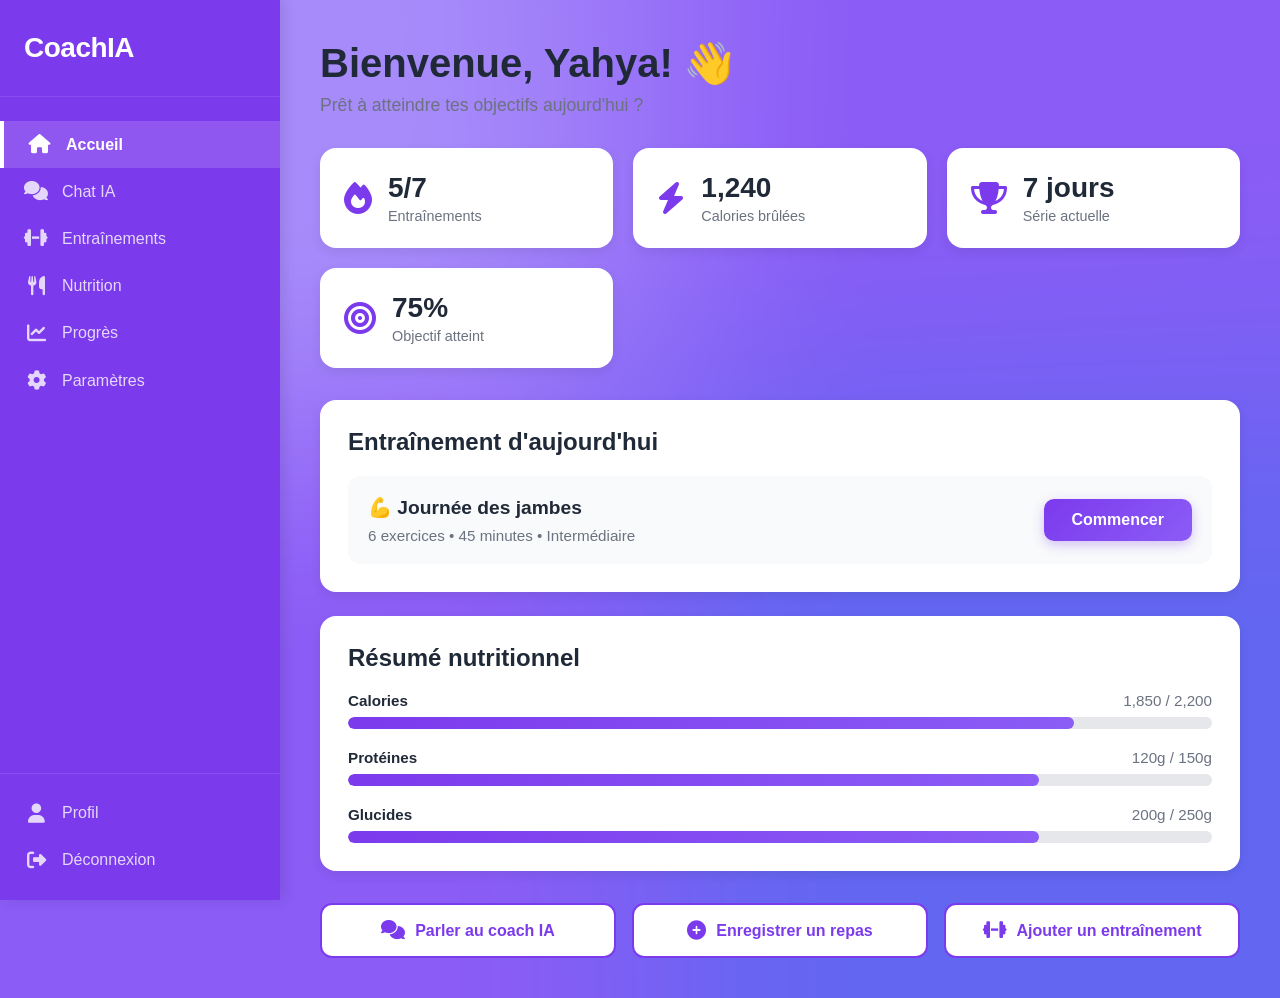
==== accueil.html @ 23e0df17 "ajout de page d'accueil" ====
<!DOCTYPE html>
<html lang="fr">
<head>
  <meta charset="UTF-8">
  <meta name="viewport" content="width=device-width, initial-scale=1.0">
  <title>Accueil - CoachIA</title>
  <link rel="stylesheet" href="css/accueil.css">
  <link rel="stylesheet" href="https://cdnjs.cloudflare.com/ajax/libs/font-awesome/6.5.0/css/all.min.css">
</head>
<body>
  
  <!-- Sidebar -->
  <aside class="sidebar">
    <div class="sidebar-header">
      <h1 class="logo">CoachIA</h1>
    </div>
    
    <nav class="sidebar-nav">
      <a href="accueil.html" class="nav-item active">
        <i class="fas fa-home icon"></i>
        <span>Accueil</span>
      </a>
      <a href="chat.html" class="nav-item">
        <i class="fas fa-comments icon"></i>
        <span>Chat IA</span>
      </a>
      <a href="workouts.html" class="nav-item">
        <i class="fas fa-dumbbell icon"></i>
        <span>Entraînements</span>
      </a>
      <a href="nutrition.html" class="nav-item">
        <i class="fas fa-utensils icon"></i>
        <span>Nutrition</span>
      </a>
      <a href="progress.html" class="nav-item">
        <i class="fas fa-chart-line icon"></i>
        <span>Progrès</span>
      </a>
      <a href="settings.html" class="nav-item">
        <i class="fas fa-cog icon"></i>
        <span>Paramètres</span>
      </a>
    </nav>
    
    <div class="sidebar-footer">
      <a href="profile.html" class="nav-item">
        <i class="fas fa-user icon"></i>
        <span>Profil</span>
      </a>
      <a href="index.html" class="nav-item">
        <i class="fas fa-sign-out-alt icon"></i>
        <span>Déconnexion</span>
      </a>
    </div>
  </aside>
  
  <!-- Main content area -->
  <main class="main-content">
    <div class="welcome-section">
      <h1>Bienvenue, Yahya! 👋</h1>
      <p class="subtitle">Prêt à atteindre tes objectifs aujourd'hui ?</p>
    </div>

    <!-- Quick Stats -->
    <div class="stats-grid">
      <div class="stat-card">
        <i class="fas fa-fire stat-icon"></i>
        <div class="stat-info">
          <h3>5/7</h3>
          <p>Entraînements</p>
        </div>
      </div>
      <div class="stat-card">
        <i class="fas fa-bolt stat-icon"></i>
        <div class="stat-info">
          <h3>1,240</h3>
          <p>Calories brûlées</p>
        </div>
      </div>
      <div class="stat-card">
        <i class="fas fa-trophy stat-icon"></i>
        <div class="stat-info">
          <h3>7 jours</h3>
          <p>Série actuelle</p>
        </div>
      </div>
      <div class="stat-card">
        <i class="fas fa-bullseye stat-icon"></i>
        <div class="stat-info">
          <h3>75%</h3>
          <p>Objectif atteint</p>
        </div>
      </div>
    </div>

    <!-- Today's Workout -->
    <div class="section-card">
      <h2>Entraînement d'aujourd'hui</h2>
      <div class="workout-preview">
        <div class="workout-info">
          <h3>💪 Journée des jambes</h3>
          <p>6 exercices • 45 minutes • Intermédiaire</p>
        </div>
        <button class="btn-primary">Commencer</button>
      </div>
    </div>

    <!-- Nutrition Summary -->
    <div class="section-card">
      <h2>Résumé nutritionnel</h2>
      <div class="nutrition-bars">
        <div class="nutrition-item">
          <div class="nutrition-label">
            <span>Calories</span>
            <span class="nutrition-value">1,850 / 2,200</span>
          </div>
          <div class="progress-bar">
            <div class="progress-fill" style="width: 84%"></div>
          </div>
        </div>
        <div class="nutrition-item">
          <div class="nutrition-label">
            <span>Protéines</span>
            <span class="nutrition-value">120g / 150g</span>
          </div>
          <div class="progress-bar">
            <div class="progress-fill" style="width: 80%"></div>
          </div>
        </div>
        <div class="nutrition-item">
          <div class="nutrition-label">
            <span>Glucides</span>
            <span class="nutrition-value">200g / 250g</span>
          </div>
          <div class="progress-bar">
            <div class="progress-fill" style="width: 80%"></div>
          </div>
        </div>
      </div>
    </div>

    <!-- Quick Actions -->
    <div class="quick-actions">
      <button class="action-btn">
        <i class="fas fa-comments"></i>
        <span>Parler au coach IA</span>
      </button>
      <button class="action-btn">
        <i class="fas fa-plus-circle"></i>
        <span>Enregistrer un repas</span>
      </button>
      <button class="action-btn">
        <i class="fas fa-dumbbell"></i>
        <span>Ajouter un entraînement</span>
      </button>
    </div>
  </main>

</body>
</html>
---- css/accueil.css ----
/* Accueil Page Styles */

* {
  margin: 0;
  padding: 0;
  box-sizing: border-box;
}

body {
  font-family: 'Inter', 'Segoe UI', sans-serif;
  background-image: url('../assets/images/mesh-gradient.png');
  background-size: cover;
  background-position: center;
  background-repeat: no-repeat;
  background-attachment: fixed;
  display: flex;
  min-height: 100vh;
}

/* Sidebar */
.sidebar {
  width: 280px;
  background: #7C3AED;
  display: flex;
  flex-direction: column;
  box-shadow: 4px 0 12px rgba(0, 0, 0, 0.1);
  position: fixed;
  height: 100vh;
  left: 0;
  top: 0;
}

.sidebar-header {
  padding: 32px 24px;
  border-bottom: 1px solid rgba(255, 255, 255, 0.1);
}

.logo {
  color: #ffffff;
  font-size: 1.75rem;
  font-weight: 800;
  margin: 0;
  letter-spacing: -0.5px;
}

.sidebar-nav {
  flex: 1;
  padding: 24px 0;
  overflow-y: auto;
}

.nav-item {
  display: flex;
  align-items: center;
  gap: 14px;
  padding: 14px 24px;
  color: rgba(255, 255, 255, 0.8);
  text-decoration: none;
  transition: all 200ms ease;
  font-weight: 500;
  font-size: 1rem;
}

.nav-item:hover {
  background: rgba(255, 255, 255, 0.1);
  color: #ffffff;
}

.nav-item.active {
  background: rgba(255, 255, 255, 0.15);
  color: #ffffff;
  font-weight: 600;
  border-left: 4px solid #ffffff;
}

.nav-item .icon {
  font-size: 1.2rem;
  width: 24px;
  text-align: center;
}

.sidebar-footer {
  padding: 16px 0;
  border-top: 1px solid rgba(255, 255, 255, 0.1);
}

/* Main Content */
.main-content {
  margin-left: 280px;
  flex: 1;
  padding: 40px;
  overflow-y: auto;
}

.welcome-section {
  margin-bottom: 32px;
}

.welcome-section h1 {
  font-size: 2.5rem;
  color: #1f2937;
  margin-bottom: 8px;
  font-weight: 800;
}

.subtitle {
  font-size: 1.1rem;
  color: #6b7280;
}

/* Stats Grid */
.stats-grid {
  display: grid;
  grid-template-columns: repeat(auto-fit, minmax(240px, 1fr));
  gap: 20px;
  margin-bottom: 32px;
}

.stat-card {
  background: #ffffff;
  padding: 24px;
  border-radius: 16px;
  display: flex;
  align-items: center;
  gap: 16px;
  box-shadow: 0 4px 12px rgba(0, 0, 0, 0.08);
  transition: transform 200ms ease, box-shadow 200ms ease;
}

.stat-card:hover {
  transform: translateY(-4px);
  box-shadow: 0 8px 20px rgba(124, 58, 237, 0.15);
}

.stat-icon {
  font-size: 2rem;
  color: #7C3AED;
}

.stat-info h3 {
  font-size: 1.75rem;
  color: #1f2937;
  margin-bottom: 4px;
  font-weight: 700;
}

.stat-info p {
  font-size: 0.9rem;
  color: #6b7280;
}

/* Section Card */
.section-card {
  background: #ffffff;
  padding: 28px;
  border-radius: 16px;
  margin-bottom: 24px;
  box-shadow: 0 4px 12px rgba(0, 0, 0, 0.08);
}

.section-card h2 {
  font-size: 1.5rem;
  color: #1f2937;
  margin-bottom: 20px;
  font-weight: 700;
}

/* Workout Preview */
.workout-preview {
  display: flex;
  justify-content: space-between;
  align-items: center;
  padding: 20px;
  background: #f9fafb;
  border-radius: 12px;
}

.workout-info h3 {
  font-size: 1.2rem;
  color: #1f2937;
  margin-bottom: 8px;
}

.workout-info p {
  color: #6b7280;
  font-size: 0.95rem;
}

.btn-primary {
  padding: 12px 28px;
  background: linear-gradient(135deg, #7C3AED 0%, #8b5cf6 100%);
  color: #ffffff;
  border: none;
  border-radius: 10px;
  font-weight: 700;
  font-size: 1rem;
  cursor: pointer;
  transition: all 200ms ease;
  box-shadow: 0 4px 12px rgba(124, 58, 237, 0.3);
}

.btn-primary:hover {
  transform: translateY(-2px);
  box-shadow: 0 6px 16px rgba(124, 58, 237, 0.4);
}

/* Nutrition Bars */
.nutrition-bars {
  display: flex;
  flex-direction: column;
  gap: 20px;
}

.nutrition-item {
  display: flex;
  flex-direction: column;
  gap: 8px;
}

.nutrition-label {
  display: flex;
  justify-content: space-between;
  font-size: 0.95rem;
  color: #1f2937;
  font-weight: 600;
}

.nutrition-value {
  color: #6b7280;
  font-weight: 500;
}

.progress-bar {
  height: 12px;
  background: #e5e7eb;
  border-radius: 8px;
  overflow: hidden;
}

.progress-fill {
  height: 100%;
  background: linear-gradient(90deg, #7C3AED, #8b5cf6);
  border-radius: 8px;
  transition: width 300ms ease;
}

/* Quick Actions */
.quick-actions {
  display: grid;
  grid-template-columns: repeat(auto-fit, minmax(200px, 1fr));
  gap: 16px;
  margin-top: 32px;
}

.action-btn {
  display: flex;
  align-items: center;
  justify-content: center;
  gap: 10px;
  padding: 16px 20px;
  background: #ffffff;
  color: #7C3AED;
  border: 2px solid #7C3AED;
  border-radius: 12px;
  font-weight: 600;
  font-size: 1rem;
  cursor: pointer;
  transition: all 200ms ease;
}

.action-btn:hover {
  background: #7C3AED;
  color: #ffffff;
  transform: translateY(-2px);
  box-shadow: 0 6px 16px rgba(124, 58, 237, 0.3);
}

.action-btn i {
  font-size: 1.2rem;
}

/* Responsive */
@media (max-width: 768px) {
  .sidebar {
    width: 80px;
  }
  
  .sidebar-header,
  .sidebar-footer {
    padding: 24px 12px;
  }
  
  .logo {
    font-size: 1.2rem;
    text-align: center;
  }
  
  .nav-item span {
    display: none;
  }
  
  .nav-item {
    justify-content: center;
    padding: 14px 12px;
  }
  
  .nav-item.active {
    border-left: none;
    border-bottom: 3px solid #ffffff;
  }
  
  .main-content {
    margin-left: 80px;
    padding: 24px;
  }
  
  .welcome-section h1 {
    font-size: 2rem;
  }
  
  .stats-grid {
    grid-template-columns: repeat(auto-fit, minmax(140px, 1fr));
  }
}
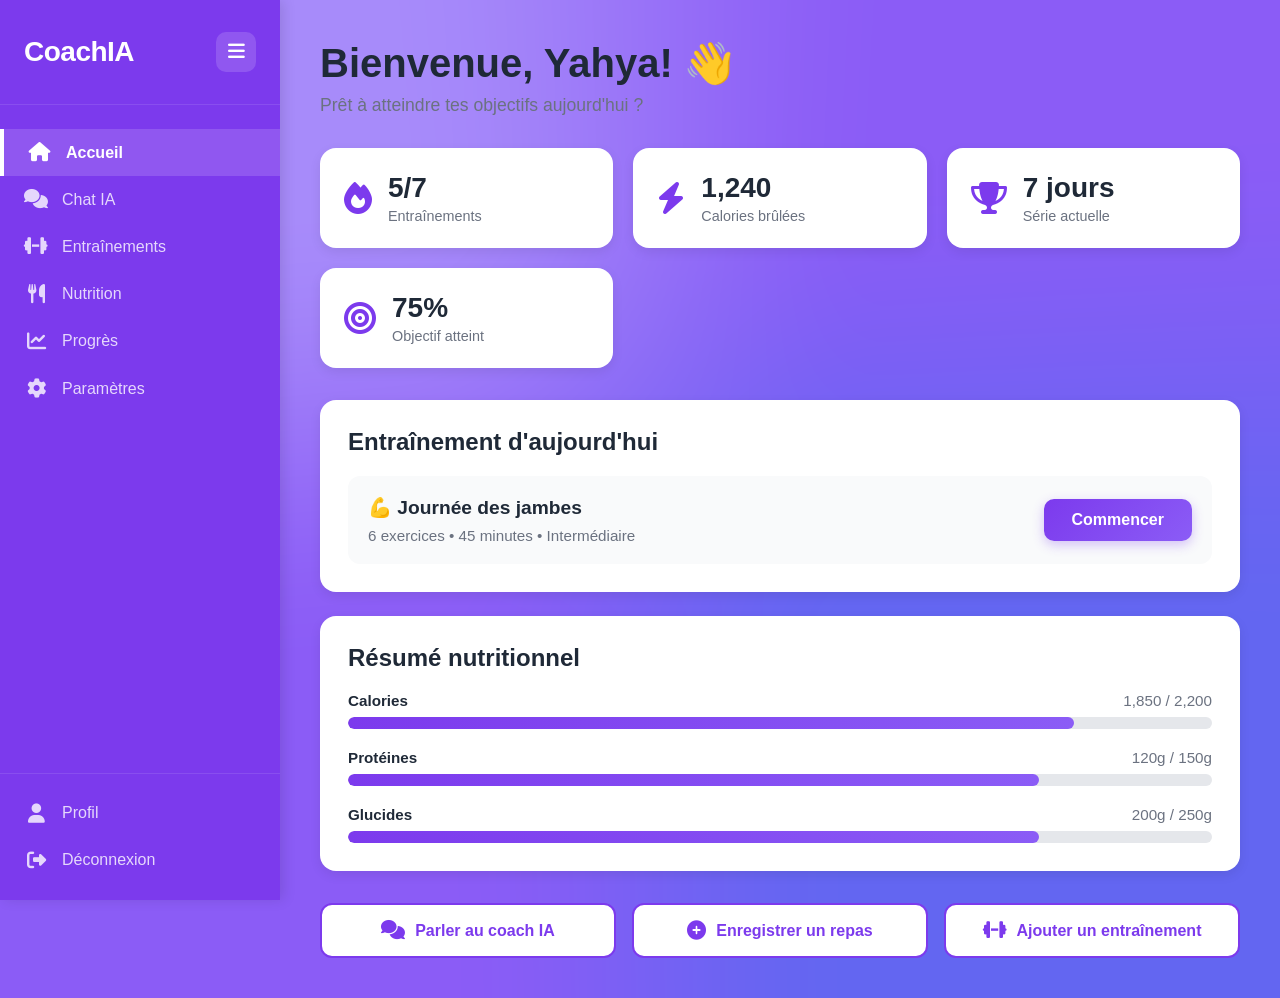
==== commit 7a5a2d6b: "update de page d'accueil" ====
--- a/accueil.html
+++ b/accueil.html
@@ -10,9 +10,12 @@
 <body>
   
   <!-- Sidebar -->
-  <aside class="sidebar">
+  <aside class="sidebar" id="sidebar">
     <div class="sidebar-header">
       <h1 class="logo">CoachIA</h1>
+      <button class="toggle-sidebar-btn" id="toggleSidebar">
+        <i class="fas fa-bars"></i>
+      </button>
     </div>
     
     <nav class="sidebar-nav">
@@ -56,6 +59,11 @@
   
   <!-- Main content area -->
   <main class="main-content">
+    <!-- Toggle Button (appears when sidebar is closed) -->
+    <button class="toggle-sidebar-btn-fixed" id="toggleSidebarFixed">
+      <i class="fas fa-bars"></i>
+    </button>
+    
     <div class="welcome-section">
       <h1>Bienvenue, Yahya! 👋</h1>
       <p class="subtitle">Prêt à atteindre tes objectifs aujourd'hui ?</p>
@@ -156,5 +164,6 @@
     </div>
   </main>
 
+  <script src="js/accueil.js"></script>
 </body>
 </html>
--- a/css/accueil.css
+++ b/css/accueil.css
@@ -28,11 +28,20 @@
   height: 100vh;
   left: 0;
   top: 0;
+  transition: transform 300ms ease;
+  z-index: 1000;
+}
+
+.sidebar.collapsed {
+  transform: translateX(-280px);
 }
 
 .sidebar-header {
   padding: 32px 24px;
   border-bottom: 1px solid rgba(255, 255, 255, 0.1);
+  display: flex;
+  align-items: center;
+  justify-content: space-between;
 }
 
 .logo {
@@ -41,6 +50,63 @@
   font-weight: 800;
   margin: 0;
   letter-spacing: -0.5px;
+}
+
+/* Toggle Button */
+.toggle-sidebar-btn {
+  width: 40px;
+  height: 40px;
+  background: rgba(255, 255, 255, 0.15);
+  border: none;
+  border-radius: 10px;
+  display: flex;
+  align-items: center;
+  justify-content: center;
+  cursor: pointer;
+  transition: all 200ms ease;
+}
+
+.toggle-sidebar-btn:hover {
+  background: rgba(255, 255, 255, 0.25);
+  transform: scale(1.05);
+}
+
+.toggle-sidebar-btn i {
+  font-size: 1.2rem;
+  color: #ffffff;
+}
+
+/* Fixed Toggle Button (appears when sidebar is closed) */
+.toggle-sidebar-btn-fixed {
+  position: fixed;
+  top: 20px;
+  left: 20px;
+  width: 44px;
+  height: 44px;
+  background: #7C3AED;
+  border: none;
+  border-radius: 12px;
+  display: none;
+  align-items: center;
+  justify-content: center;
+  cursor: pointer;
+  z-index: 999;
+  transition: all 200ms ease;
+  box-shadow: 0 4px 12px rgba(124, 58, 237, 0.3);
+}
+
+.toggle-sidebar-btn-fixed:hover {
+  transform: scale(1.05);
+  box-shadow: 0 6px 16px rgba(124, 58, 237, 0.4);
+}
+
+.toggle-sidebar-btn-fixed i {
+  font-size: 1.2rem;
+  color: #ffffff;
+}
+
+.sidebar.collapsed ~ .main-content .toggle-sidebar-btn-fixed {
+  display: flex;
 }
 
 .sidebar-nav {
@@ -90,10 +156,20 @@
   flex: 1;
   padding: 40px;
   overflow-y: auto;
+  transition: margin-left 300ms ease;
+}
+
+.main-content.expanded {
+  margin-left: 0;
 }
 
 .welcome-section {
   margin-bottom: 32px;
+  transition: padding-left 300ms ease;
+}
+
+.main-content.expanded .welcome-section {
+  padding-left: 60px;
 }
 
 .welcome-section h1 {
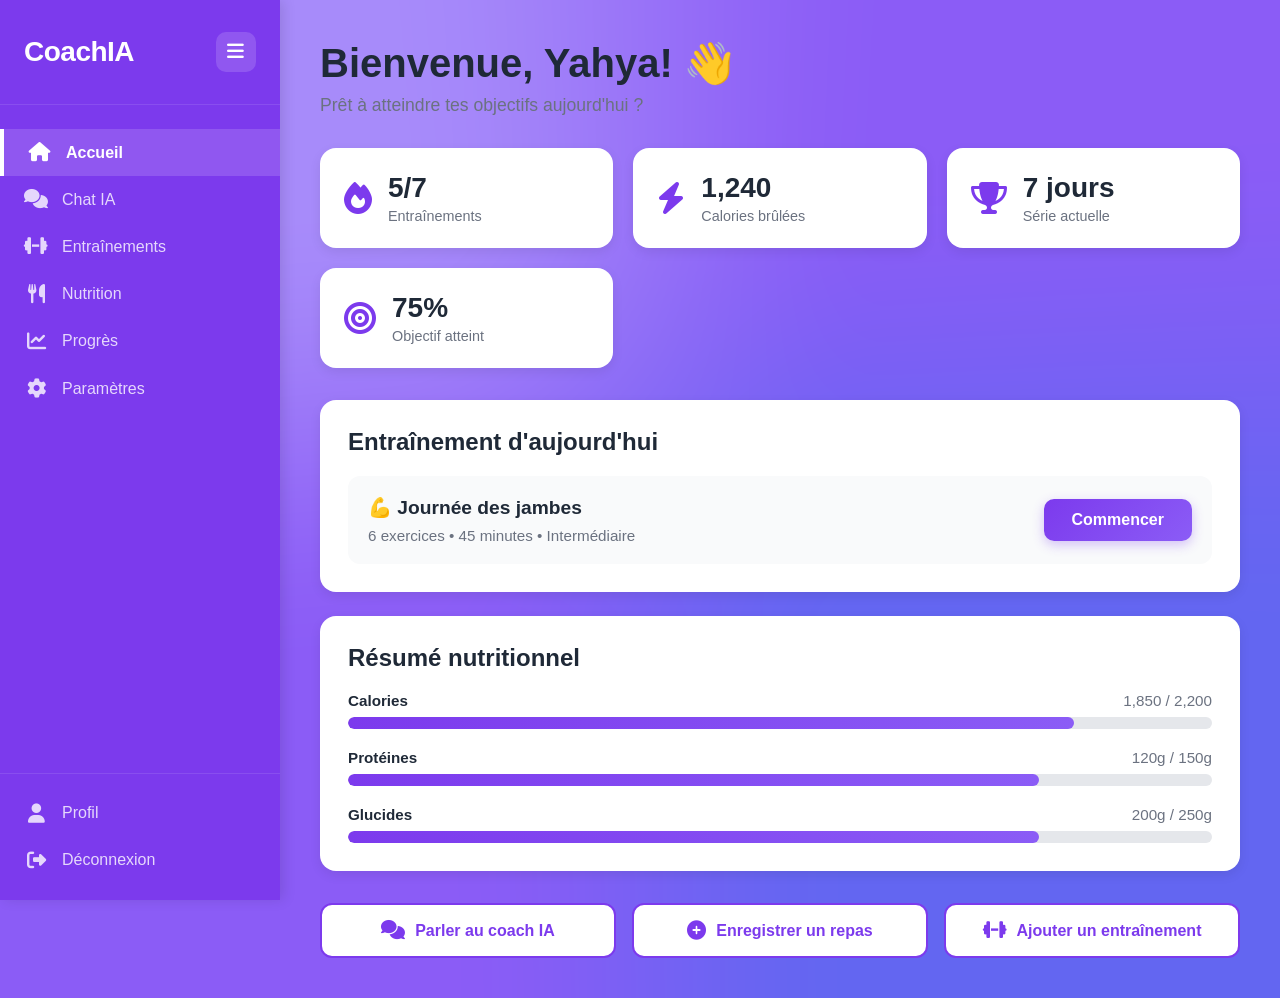
==== commit d27c17bd: "modification des liens" ====
--- a/accueil.html
+++ b/accueil.html
@@ -12,7 +12,7 @@
   <!-- Sidebar -->
   <aside class="sidebar" id="sidebar">
     <div class="sidebar-header">
-      <h1 class="logo">CoachIA</h1>
+      <h1 class="logo">CoachIA</h1> <a href="index.html"></a>
       <button class="toggle-sidebar-btn" id="toggleSidebar">
         <i class="fas fa-bars"></i>
       </button>
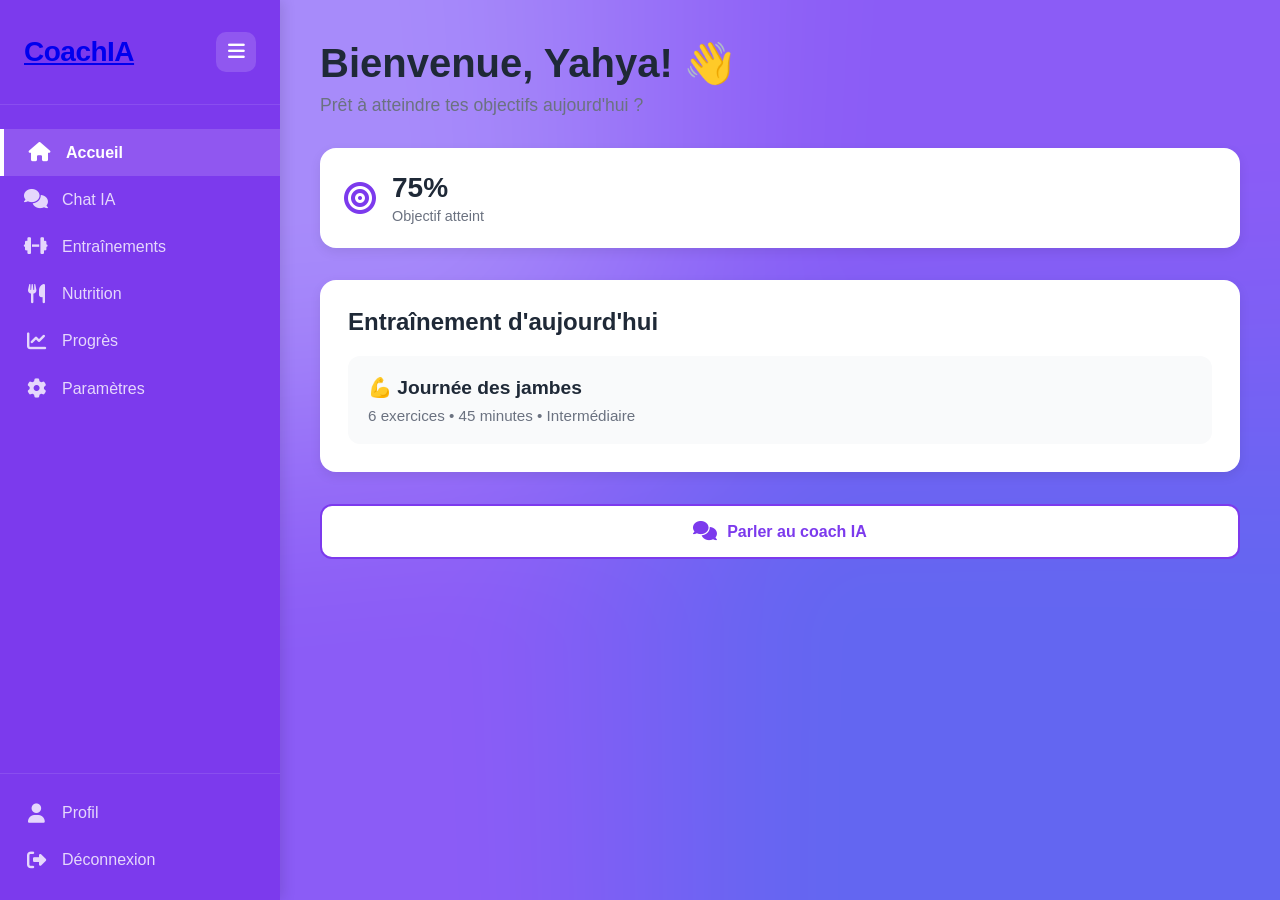
==== commit 6649640d: "des petites modifications" ====
--- a/accueil.html
+++ b/accueil.html
@@ -12,7 +12,7 @@
   <!-- Sidebar -->
   <aside class="sidebar" id="sidebar">
     <div class="sidebar-header">
-      <h1 class="logo">CoachIA</h1> <a href="index.html"></a>
+      <div class="logo"> <a href="index.html">CoachIA</a></div>
       <button class="toggle-sidebar-btn" id="toggleSidebar">
         <i class="fas fa-bars"></i>
       </button>
@@ -72,27 +72,6 @@
     <!-- Quick Stats -->
     <div class="stats-grid">
       <div class="stat-card">
-        <i class="fas fa-fire stat-icon"></i>
-        <div class="stat-info">
-          <h3>5/7</h3>
-          <p>Entraînements</p>
-        </div>
-      </div>
-      <div class="stat-card">
-        <i class="fas fa-bolt stat-icon"></i>
-        <div class="stat-info">
-          <h3>1,240</h3>
-          <p>Calories brûlées</p>
-        </div>
-      </div>
-      <div class="stat-card">
-        <i class="fas fa-trophy stat-icon"></i>
-        <div class="stat-info">
-          <h3>7 jours</h3>
-          <p>Série actuelle</p>
-        </div>
-      </div>
-      <div class="stat-card">
         <i class="fas fa-bullseye stat-icon"></i>
         <div class="stat-info">
           <h3>75%</h3>
@@ -109,57 +88,16 @@
           <h3>💪 Journée des jambes</h3>
           <p>6 exercices • 45 minutes • Intermédiaire</p>
         </div>
-        <button class="btn-primary">Commencer</button>
       </div>
     </div>
 
-    <!-- Nutrition Summary -->
-    <div class="section-card">
-      <h2>Résumé nutritionnel</h2>
-      <div class="nutrition-bars">
-        <div class="nutrition-item">
-          <div class="nutrition-label">
-            <span>Calories</span>
-            <span class="nutrition-value">1,850 / 2,200</span>
-          </div>
-          <div class="progress-bar">
-            <div class="progress-fill" style="width: 84%"></div>
-          </div>
-        </div>
-        <div class="nutrition-item">
-          <div class="nutrition-label">
-            <span>Protéines</span>
-            <span class="nutrition-value">120g / 150g</span>
-          </div>
-          <div class="progress-bar">
-            <div class="progress-fill" style="width: 80%"></div>
-          </div>
-        </div>
-        <div class="nutrition-item">
-          <div class="nutrition-label">
-            <span>Glucides</span>
-            <span class="nutrition-value">200g / 250g</span>
-          </div>
-          <div class="progress-bar">
-            <div class="progress-fill" style="width: 80%"></div>
-          </div>
-        </div>
-      </div>
-    </div>
+    <!-- Nutrition summary removed (site is informational, not a tracker) -->
 
-    <!-- Quick Actions -->
+    <!-- Quick Actions (kept only conversational action) -->
     <div class="quick-actions">
       <button class="action-btn">
         <i class="fas fa-comments"></i>
         <span>Parler au coach IA</span>
-      </button>
-      <button class="action-btn">
-        <i class="fas fa-plus-circle"></i>
-        <span>Enregistrer un repas</span>
-      </button>
-      <button class="action-btn">
-        <i class="fas fa-dumbbell"></i>
-        <span>Ajouter un entraînement</span>
       </button>
     </div>
   </main>
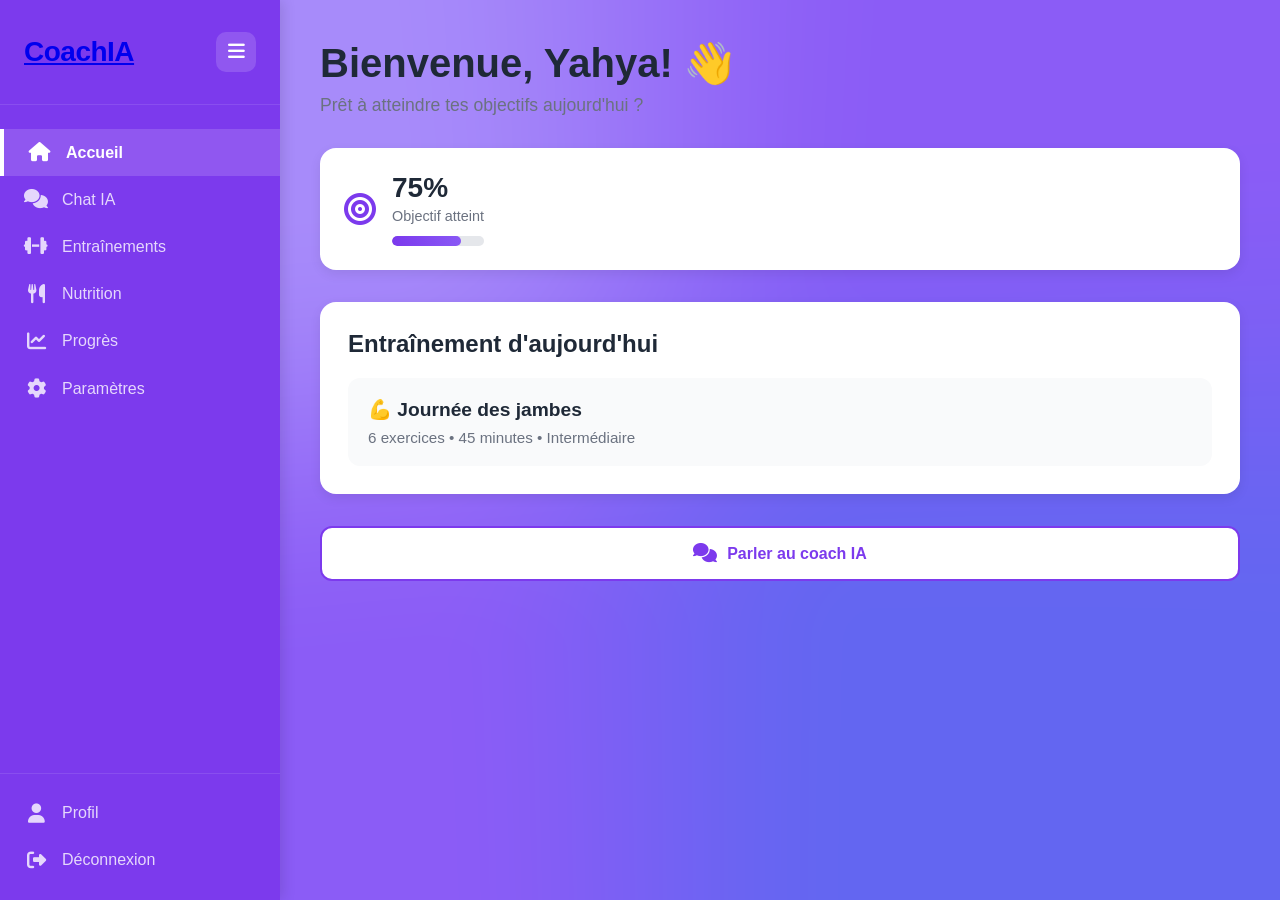
==== commit 30987978: "ajout de progress bar a objectif atteint card" ====
--- a/accueil.html
+++ b/accueil.html
@@ -71,11 +71,14 @@
 
     <!-- Quick Stats -->
     <div class="stats-grid">
-      <div class="stat-card">
+      <div class="stat-card" data-progress="75">
         <i class="fas fa-bullseye stat-icon"></i>
         <div class="stat-info">
           <h3>75%</h3>
           <p>Objectif atteint</p>
+          <div class="stat-progress">
+            <div class="stat-progress-fill"></div>
+          </div>
         </div>
       </div>
     </div>
--- a/css/accueil.css
+++ b/css/accueil.css
@@ -224,6 +224,22 @@
   font-size: 0.9rem;
   color: #6b7280;
 }
+.stat-progress {
+margin-top: 12px;
+height: 10px;
+background: #e5e7eb;
+border-radius: 999px;
+overflow: hidden;
+}
+
+.stat-progress-fill {
+width: 0%;
+height: 100%;
+background: linear-gradient(90deg, #7C3AED 0%, #8b5cf6 100%);
+border-radius: 999px;
+transition: width 800ms cubic-bezier(.2,.9,.2,1);
+box-shadow: 0 4px 12px rgba(124,58,237,0.12) inset;
+}
 
 /* Section Card */
 .section-card {
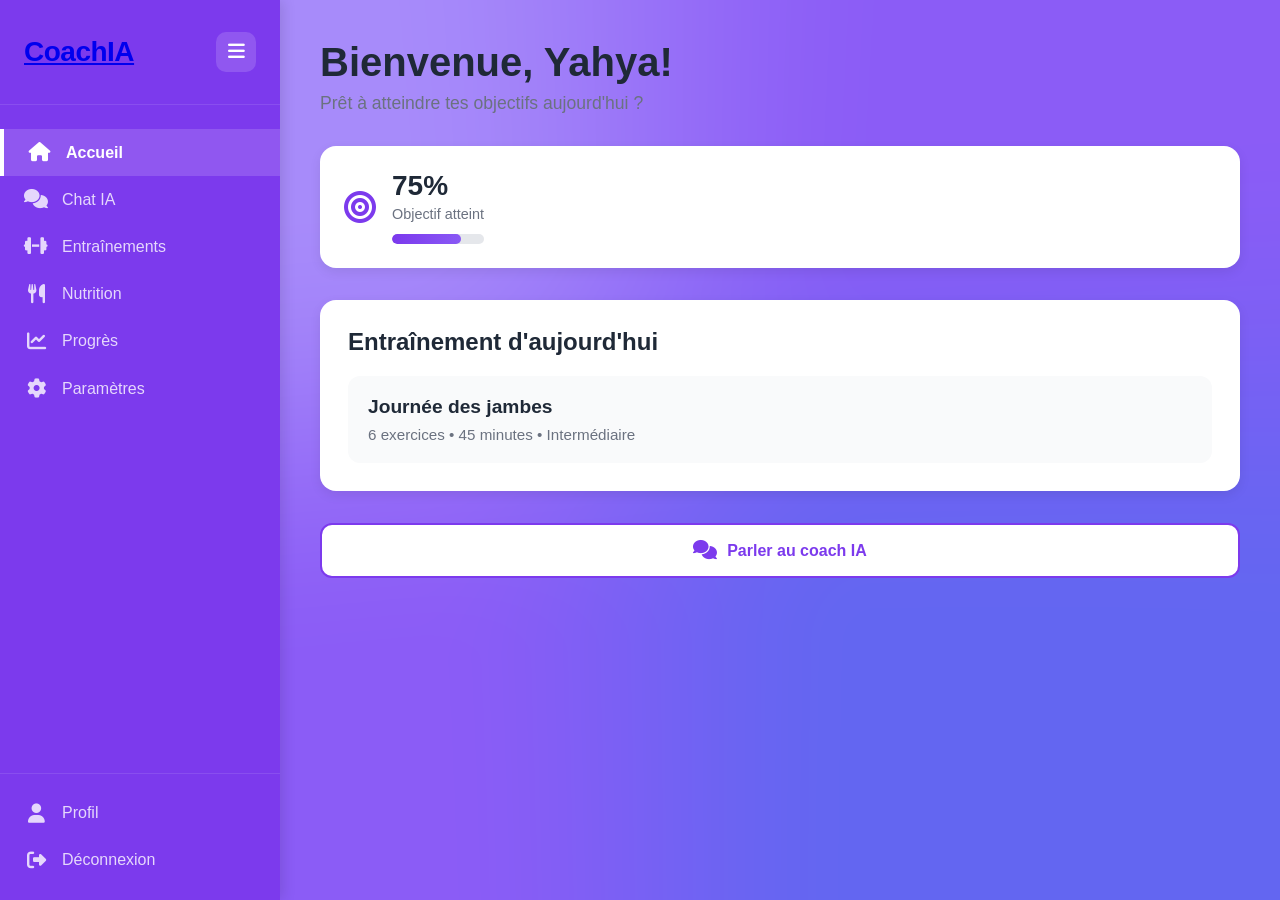
==== commit 2a8bafda: "supression des emojis" ====
--- a/accueil.html
+++ b/accueil.html
@@ -65,7 +65,7 @@
     </button>
     
     <div class="welcome-section">
-      <h1>Bienvenue, Yahya! 👋</h1>
+      <h1>Bienvenue, Yahya! </h1>
       <p class="subtitle">Prêt à atteindre tes objectifs aujourd'hui ?</p>
     </div>
 
@@ -88,7 +88,7 @@
       <h2>Entraînement d'aujourd'hui</h2>
       <div class="workout-preview">
         <div class="workout-info">
-          <h3>💪 Journée des jambes</h3>
+          <h3>Journée des jambes</h3>
           <p>6 exercices • 45 minutes • Intermédiaire</p>
         </div>
       </div>
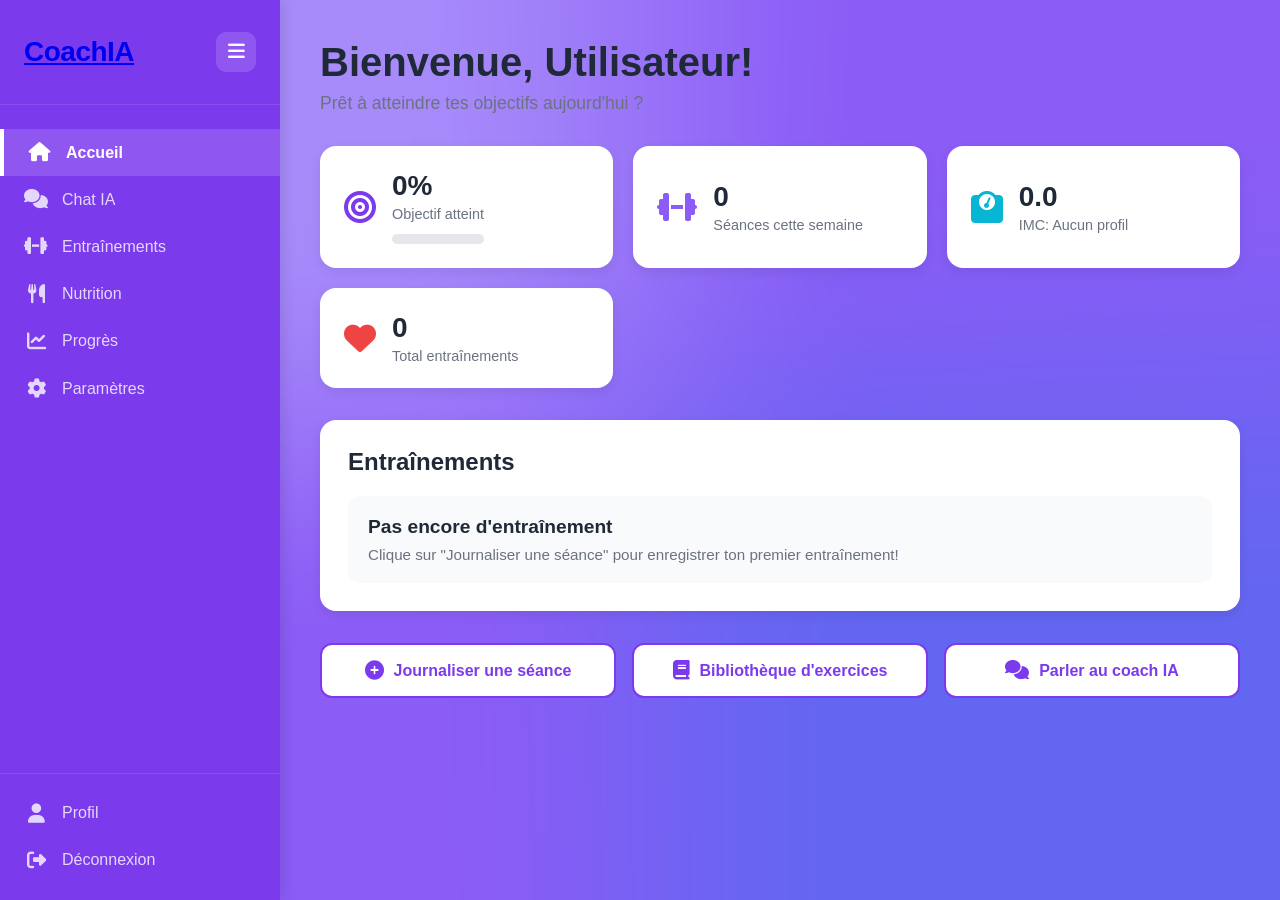
==== commit 5b9a0928: "addition des photo des exercices" ====
--- a/accueil.html
+++ b/accueil.html
@@ -65,40 +65,30 @@
     </button>
     
     <div class="welcome-section">
-      <h1>Bienvenue, Yahya! </h1>
+      <h1 id="welcomeName">Bienvenue!</h1>
       <p class="subtitle">Prêt à atteindre tes objectifs aujourd'hui ?</p>
     </div>
 
     <!-- Quick Stats -->
-    <div class="stats-grid">
-      <div class="stat-card" data-progress="75">
-        <i class="fas fa-bullseye stat-icon"></i>
-        <div class="stat-info">
-          <h3>75%</h3>
-          <p>Objectif atteint</p>
-          <div class="stat-progress">
-            <div class="stat-progress-fill"></div>
-          </div>
-        </div>
-      </div>
-    </div>
+    <div class="stats-grid" id="statsGrid"></div>
 
     <!-- Today's Workout -->
     <div class="section-card">
-      <h2>Entraînement d'aujourd'hui</h2>
-      <div class="workout-preview">
-        <div class="workout-info">
-          <h3>Journée des jambes</h3>
-          <p>6 exercices • 45 minutes • Intermédiaire</p>
-        </div>
-      </div>
+      <h2>Entraînements</h2>
+      <div id="workoutSection"></div>
     </div>
 
-    <!-- Nutrition summary removed (site is informational, not a tracker) -->
-
-    <!-- Quick Actions (kept only conversational action) -->
+    <!-- Log Workout Button -->
     <div class="quick-actions">
-      <button class="action-btn">
+      <button class="action-btn" onclick="window.location.href='workout-log.html'">
+        <i class="fas fa-plus-circle"></i>
+        <span>Journaliser une séance</span>
+      </button>
+      <button class="action-btn" onclick="window.location.href='exercise-library.html'">
+        <i class="fas fa-book"></i>
+        <span>Bibliothèque d'exercices</span>
+      </button>
+      <button class="action-btn" onclick="window.location.href='chat.html'">
         <i class="fas fa-comments"></i>
         <span>Parler au coach IA</span>
       </button>
@@ -106,5 +96,7 @@
   </main>
 
   <script src="js/accueil.js"></script>
+  <script src="js/user-data.js"></script>
+  <script src="js/dashboard.js"></script>
 </body>
 </html>
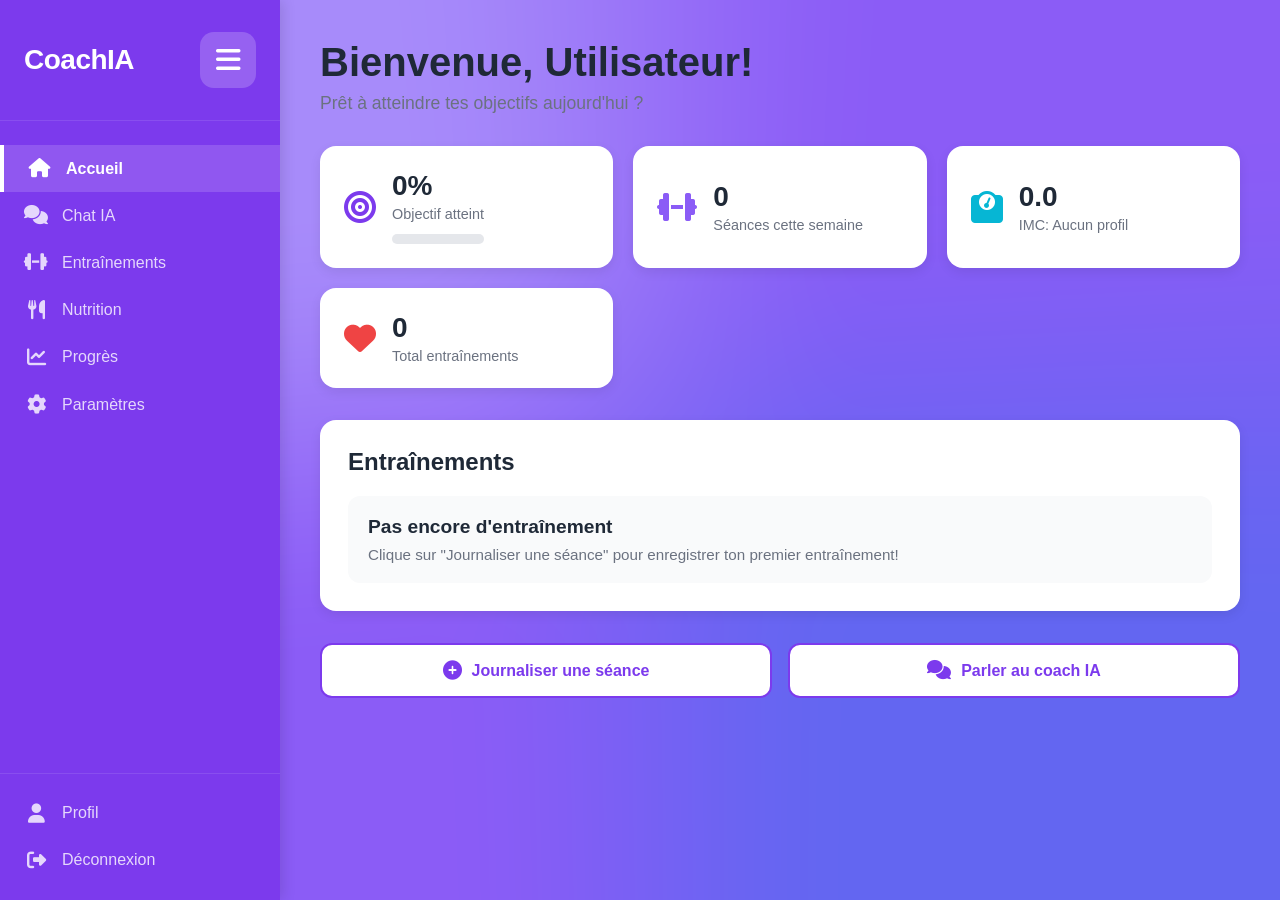
==== commit 39dd0871: "modification" ====
--- a/accueil.html
+++ b/accueil.html
@@ -8,6 +8,9 @@
   <link rel="stylesheet" href="https://cdnjs.cloudflare.com/ajax/libs/font-awesome/6.5.0/css/all.min.css">
 </head>
 <body>
+  
+  <!-- Mobile Overlay -->
+  <div class="sidebar-overlay" id="sidebarOverlay"></div>
   
   <!-- Sidebar -->
   <aside class="sidebar" id="sidebar">
@@ -84,10 +87,6 @@
         <i class="fas fa-plus-circle"></i>
         <span>Journaliser une séance</span>
       </button>
-      <button class="action-btn" onclick="window.location.href='exercise-library.html'">
-        <i class="fas fa-book"></i>
-        <span>Bibliothèque d'exercices</span>
-      </button>
       <button class="action-btn" onclick="window.location.href='chat.html'">
         <i class="fas fa-comments"></i>
         <span>Parler au coach IA</span>
--- a/css/accueil.css
+++ b/css/accueil.css
@@ -1,4 +1,12 @@
 /* Accueil Page Styles */
+
+:root {
+  --z-base: 1;
+  --z-overlay: 999;
+  --z-sidebar: 1000;
+  --z-modal: 1001;
+  --z-tooltip: 1002;
+}
 
 * {
   margin: 0;
@@ -17,6 +25,25 @@
   min-height: 100vh;
 }
 
+/* Mobile Overlay */
+.sidebar-overlay {
+  display: none;
+  position: fixed;
+  top: 0;
+  left: 0;
+  width: 100%;
+  height: 100%;
+  background: rgba(0, 0, 0, 0.5);
+  z-index: var(--z-overlay);
+  opacity: 0;
+  transition: opacity 300ms ease;
+}
+
+.sidebar-overlay.show {
+  display: block;
+  opacity: 1;
+}
+
 /* Sidebar */
 .sidebar {
   width: 280px;
@@ -29,7 +56,7 @@
   left: 0;
   top: 0;
   transition: transform 300ms ease;
-  z-index: 1000;
+  z-index: var(--z-sidebar);
 }
 
 .sidebar.collapsed {
@@ -52,13 +79,18 @@
   letter-spacing: -0.5px;
 }
 
+.logo a {
+  color: #ffffff;
+  text-decoration: none;
+}
+
 /* Toggle Button */
 .toggle-sidebar-btn {
-  width: 40px;
-  height: 40px;
-  background: rgba(255, 255, 255, 0.15);
+  width: 56px;
+  height: 56px;
+  background: rgba(255, 255, 255, 0.2);
   border: none;
-  border-radius: 10px;
+  border-radius: 14px;
   display: flex;
   align-items: center;
   justify-content: center;
@@ -67,12 +99,11 @@
 }
 
 .toggle-sidebar-btn:hover {
-  background: rgba(255, 255, 255, 0.25);
-  transform: scale(1.05);
+  background: rgba(255, 255, 255, 0.3);
 }
 
 .toggle-sidebar-btn i {
-  font-size: 1.2rem;
+  font-size: 1.75rem;
   color: #ffffff;
 }
 
@@ -374,36 +405,21 @@
 /* Responsive */
 @media (max-width: 768px) {
   .sidebar {
-    width: 80px;
-  }
-  
-  .sidebar-header,
-  .sidebar-footer {
-    padding: 24px 12px;
-  }
-  
-  .logo {
-    font-size: 1.2rem;
-    text-align: center;
-  }
-  
-  .nav-item span {
-    display: none;
-  }
-  
-  .nav-item {
-    justify-content: center;
-    padding: 14px 12px;
-  }
-  
-  .nav-item.active {
-    border-left: none;
-    border-bottom: 3px solid #ffffff;
+    transform: translateX(-280px);
+    z-index: 1001;
+  }
+  
+  .sidebar.show {
+    transform: translateX(0);
   }
   
   .main-content {
-    margin-left: 80px;
-    padding: 24px;
+    margin-left: 0;
+    padding: 80px 24px 24px;
+  }
+  
+  .toggle-sidebar-btn-fixed {
+    display: flex;
   }
   
   .welcome-section h1 {
@@ -413,4 +429,44 @@
   .stats-grid {
     grid-template-columns: repeat(auto-fit, minmax(140px, 1fr));
   }
+  
+  .quick-actions {
+    grid-template-columns: 1fr;
+  }
+}
+
+@media (max-width: 480px) {
+  .main-content {
+    padding: 70px 16px 16px;
+  }
+  
+  .welcome-section h1 {
+    font-size: 1.75rem;
+  }
+  
+  .welcome-section p {
+    font-size: 1rem;
+  }
+  
+  .stats-grid {
+    grid-template-columns: 1fr;
+    gap: 12px;
+  }
+  
+  .stat-card {
+    padding: 16px;
+  }
+  
+  .stat-value {
+    font-size: 1.75rem;
+  }
+  
+  .quick-actions {
+    gap: 12px;
+  }
+  
+  .action-btn {
+    padding: 14px 16px;
+    font-size: 0.95rem;
+  }
 }
